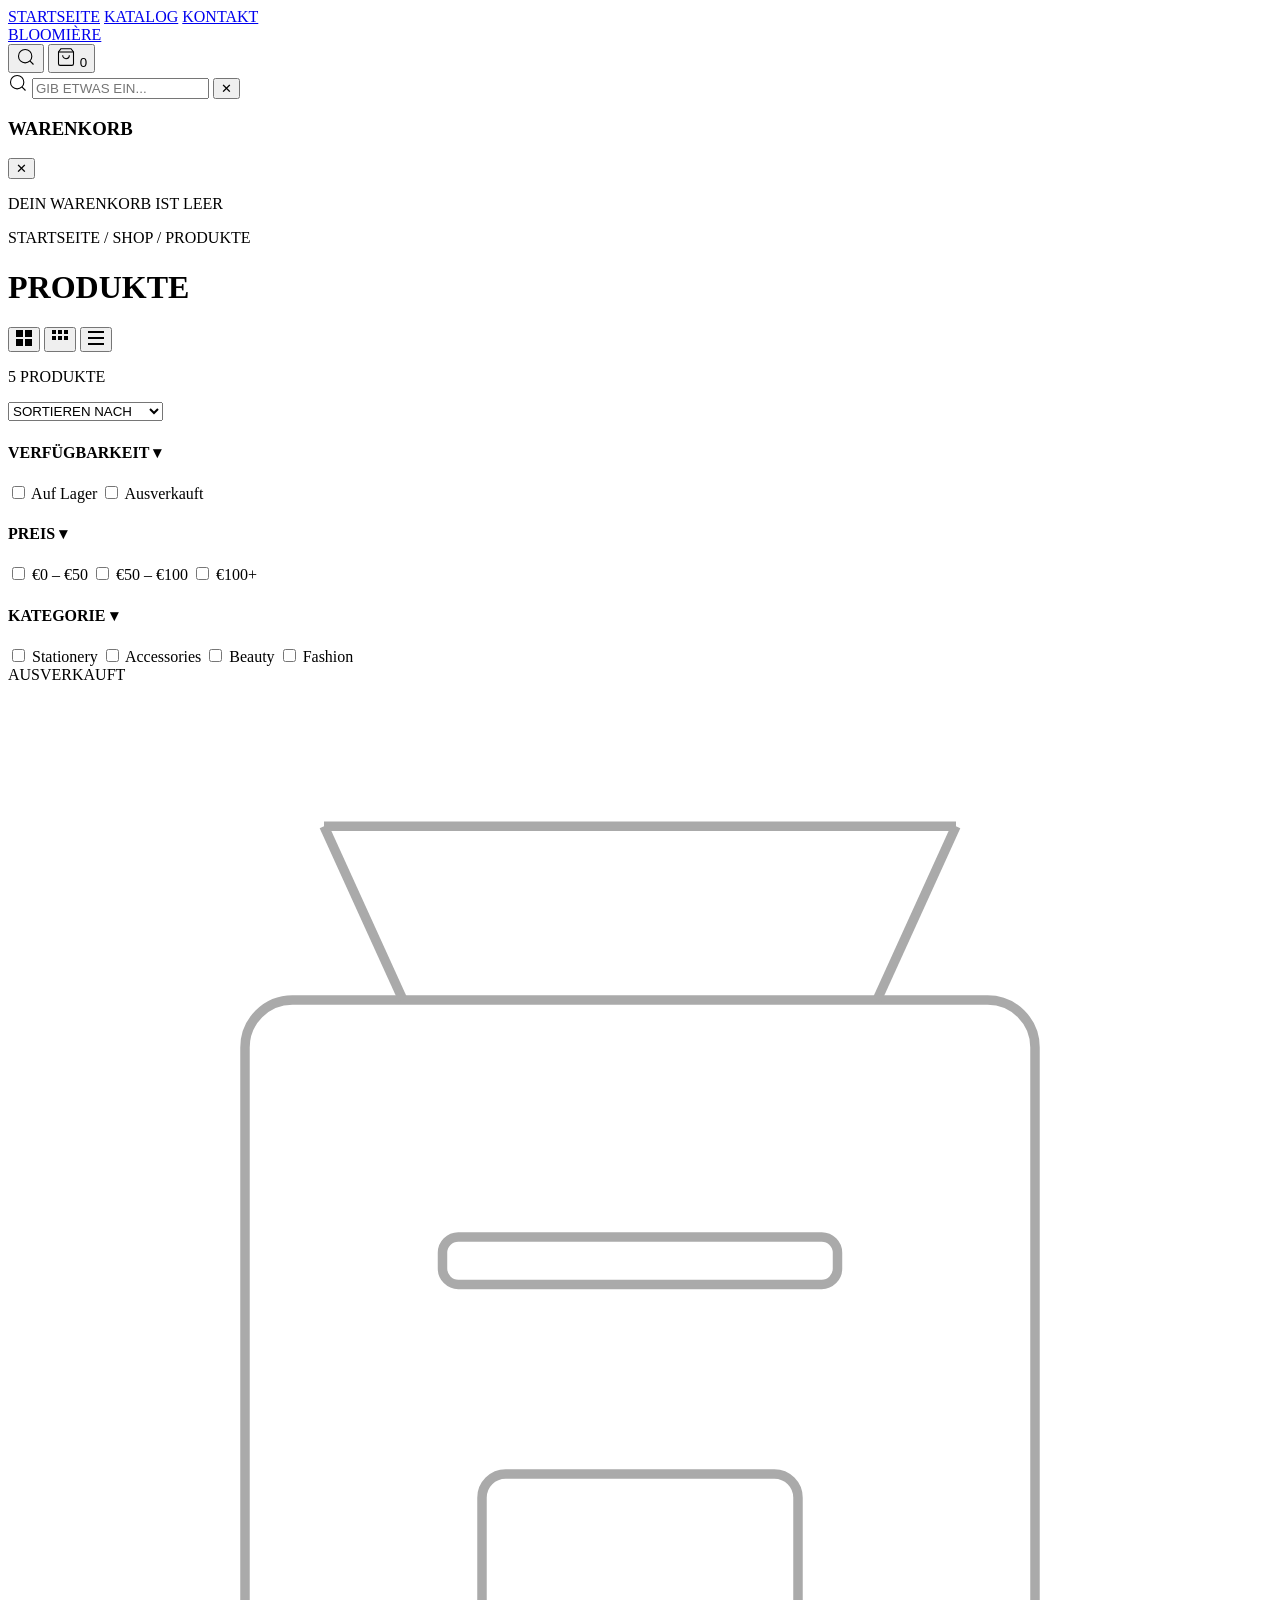
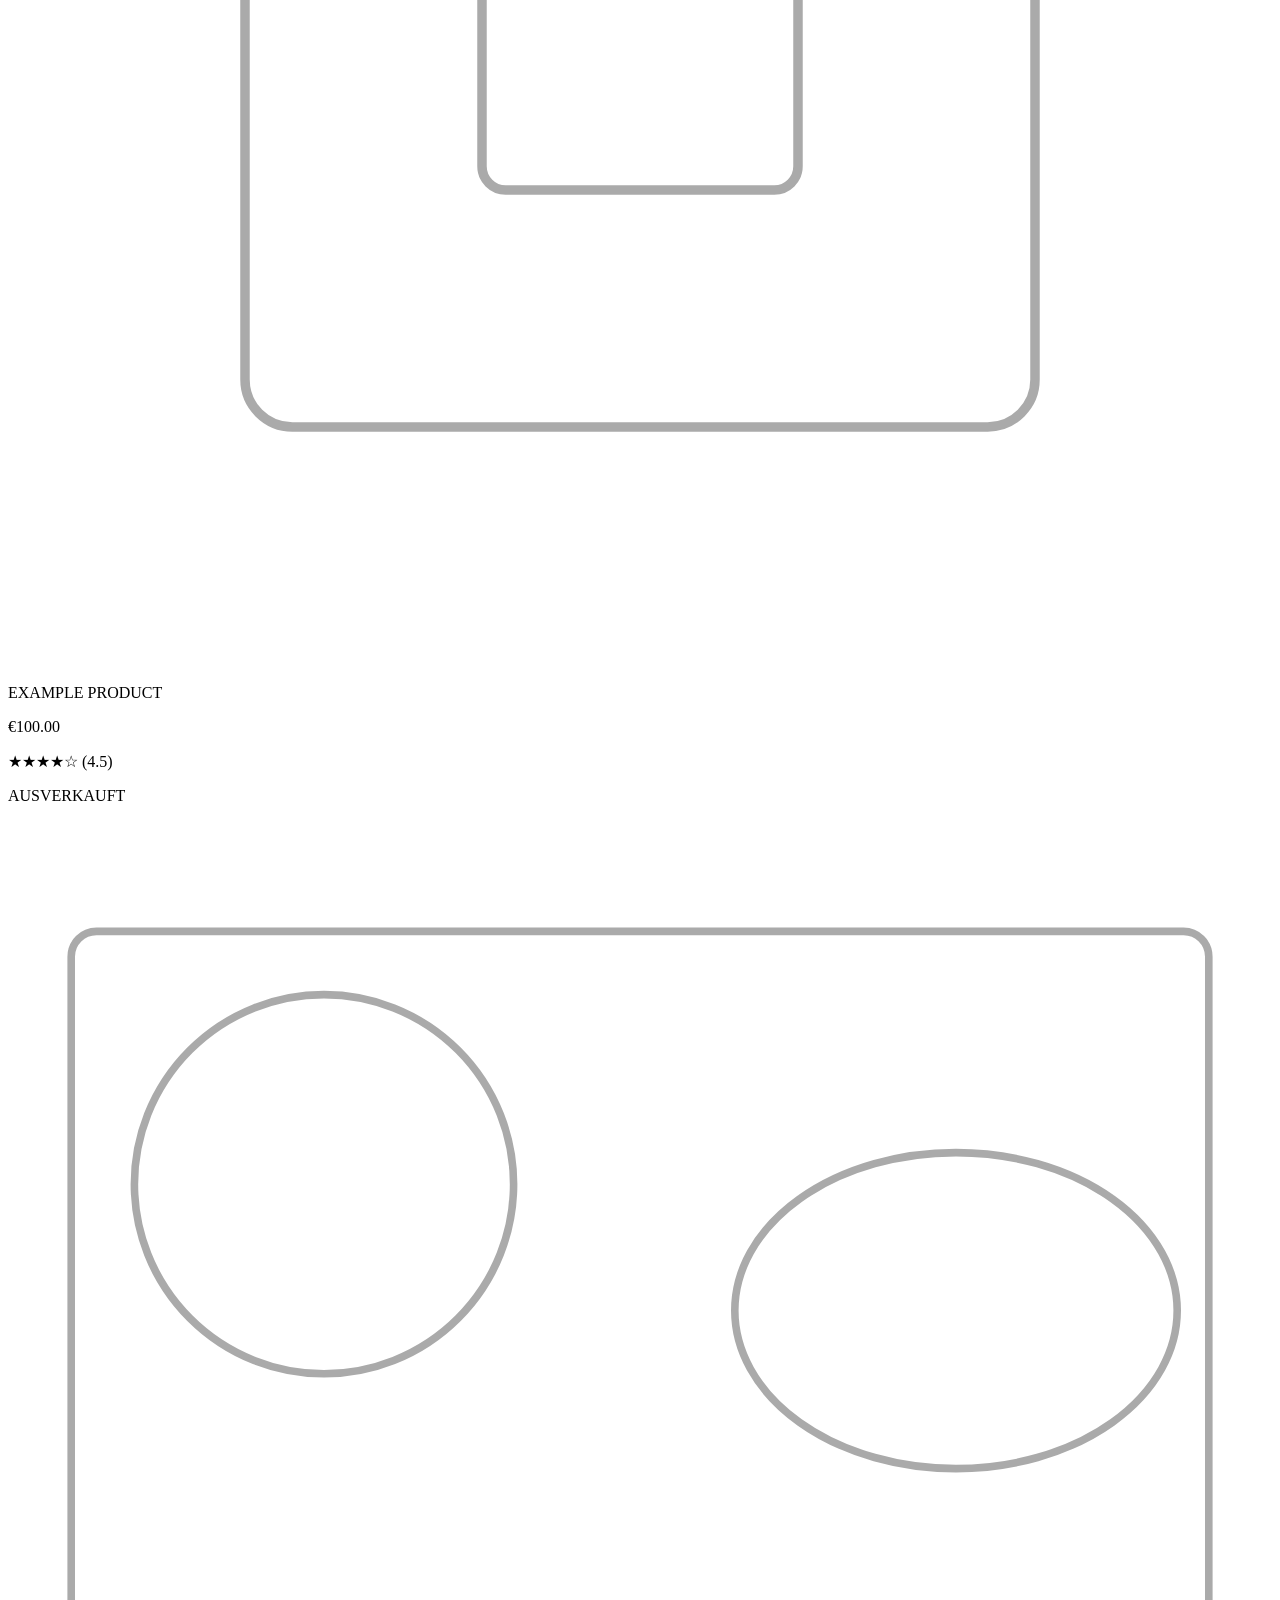
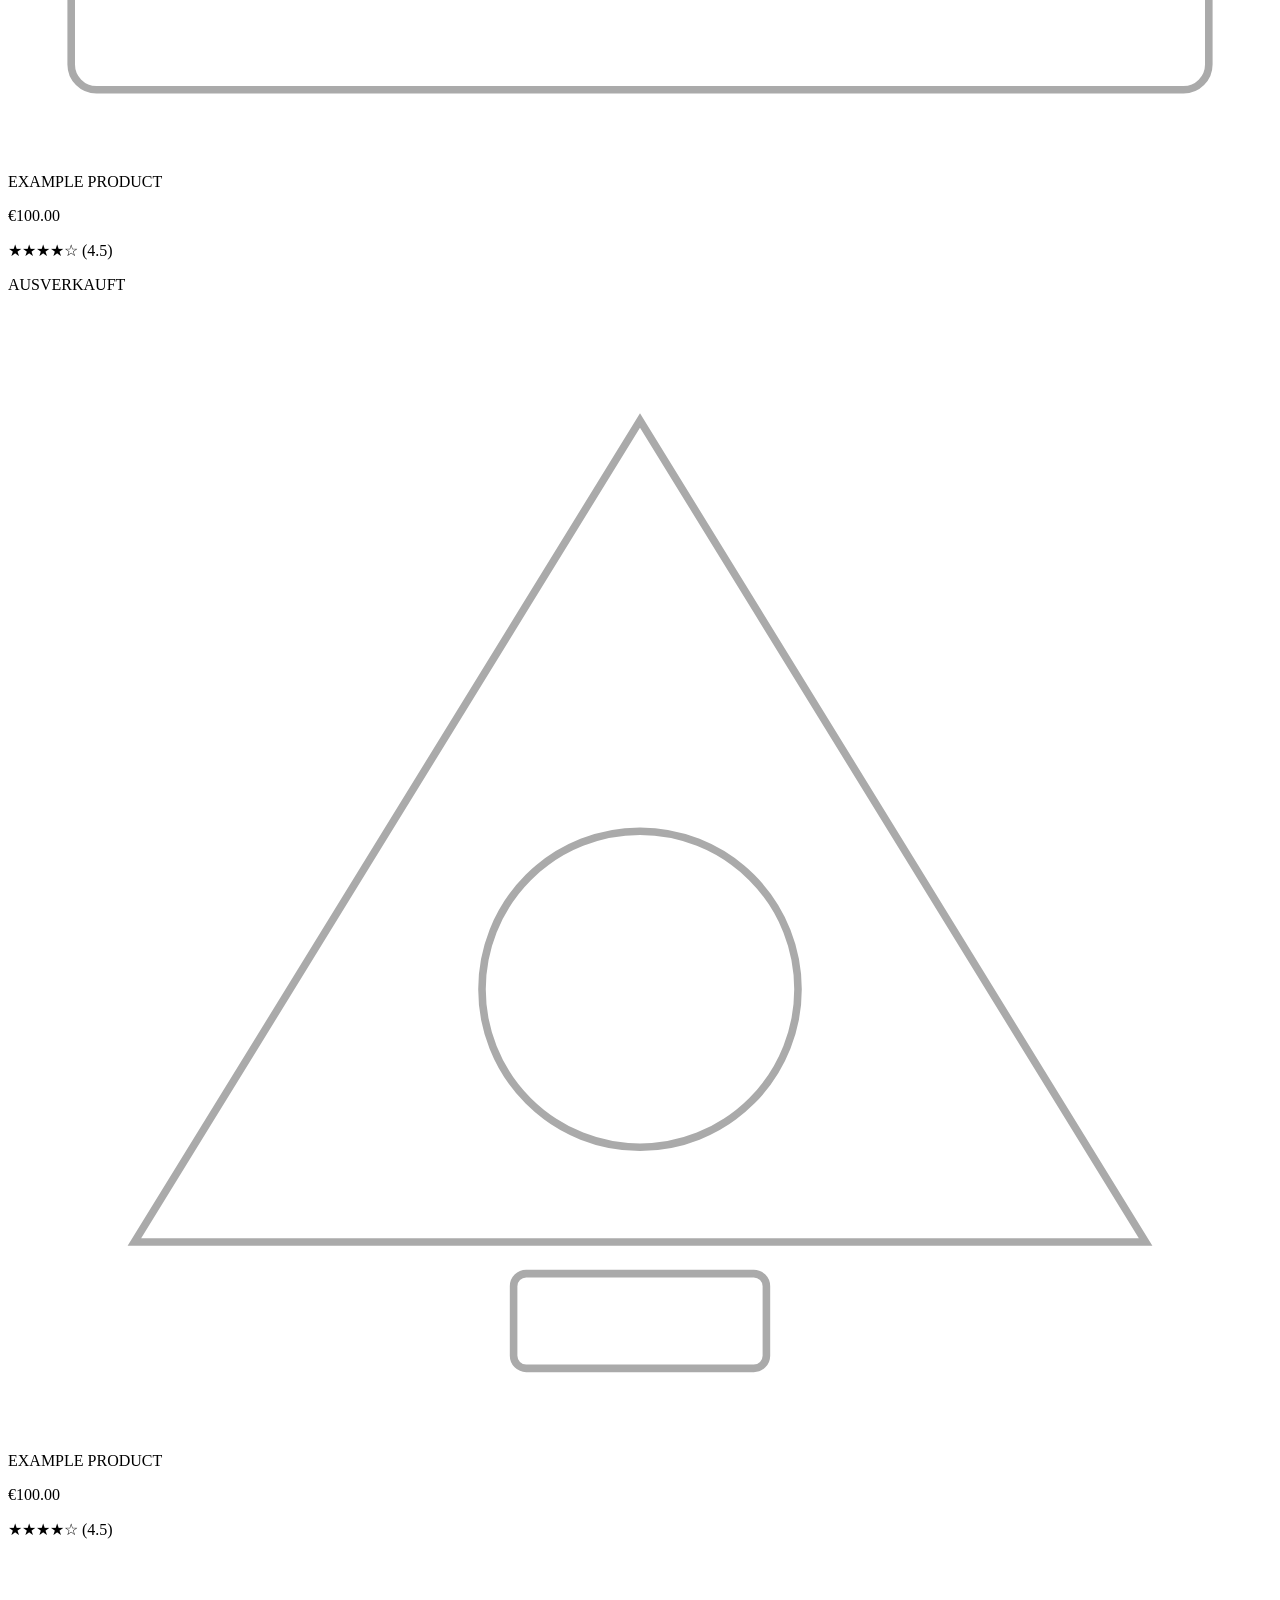
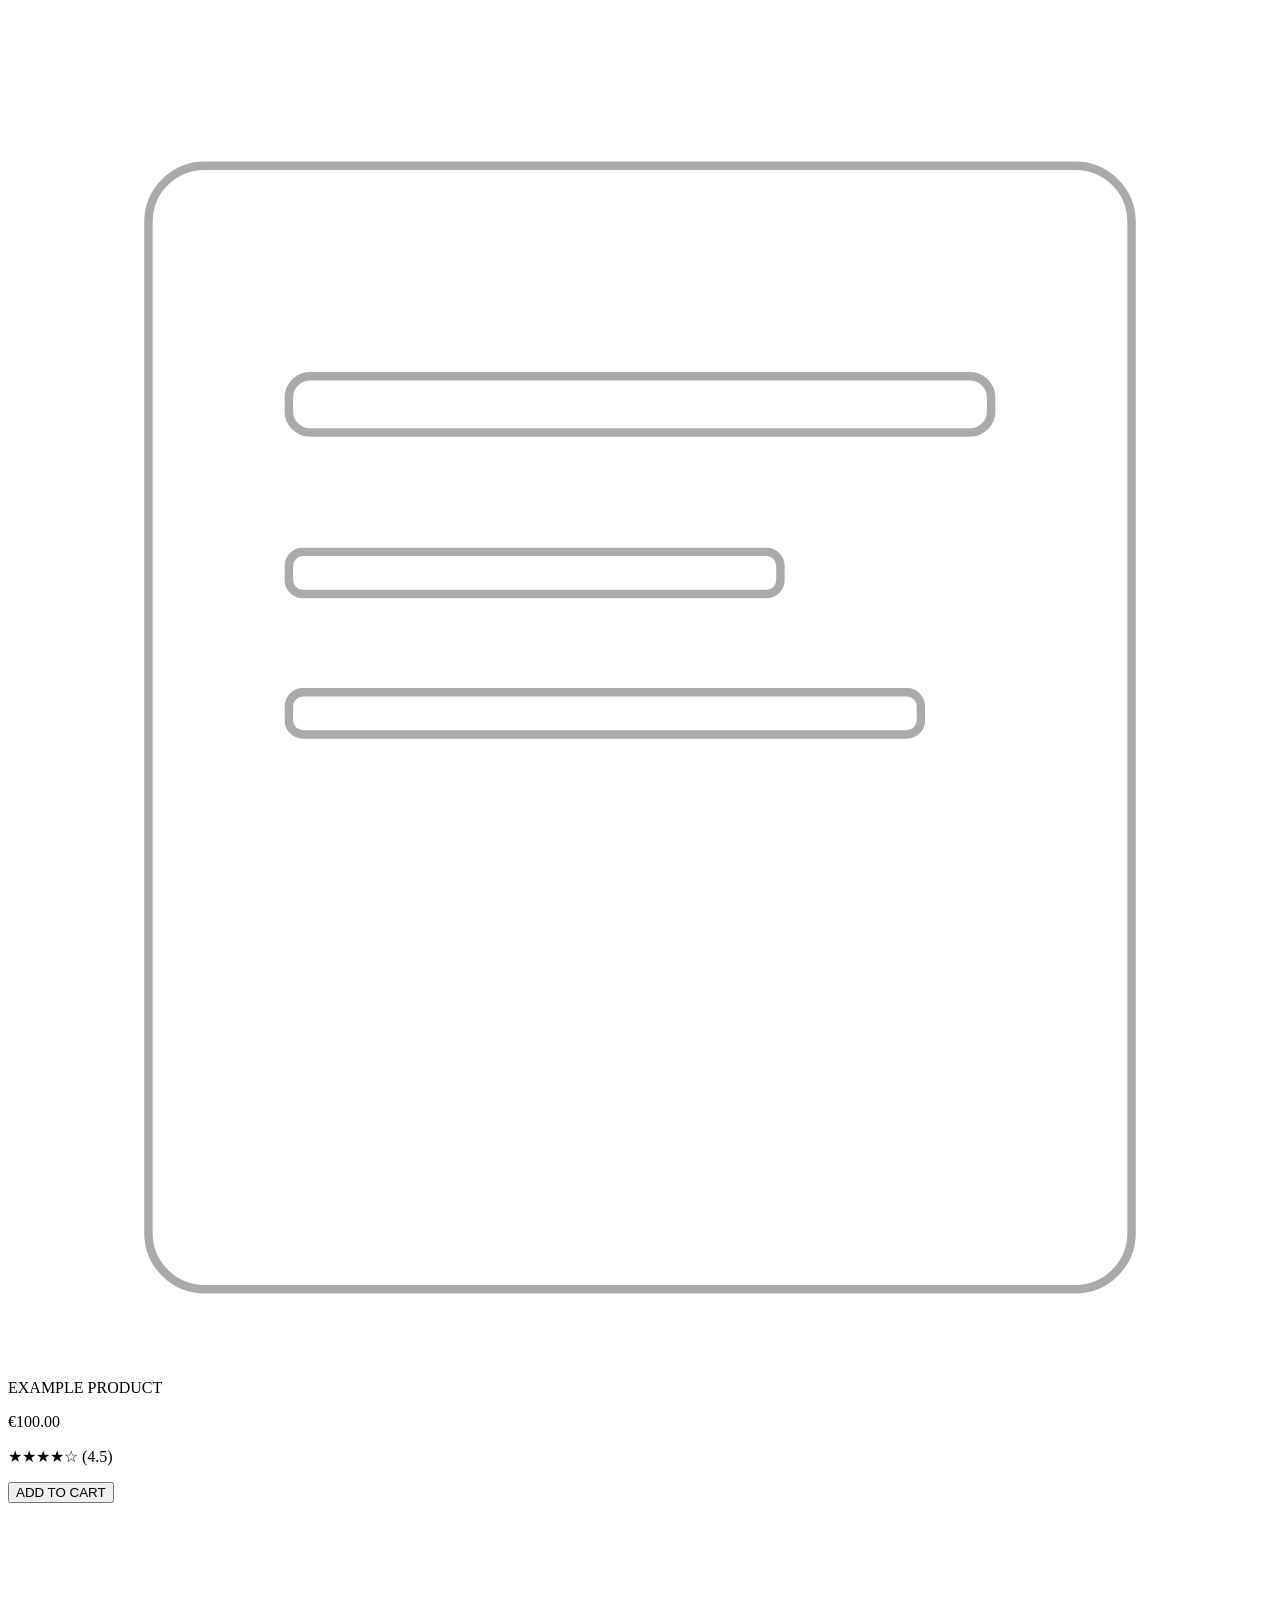
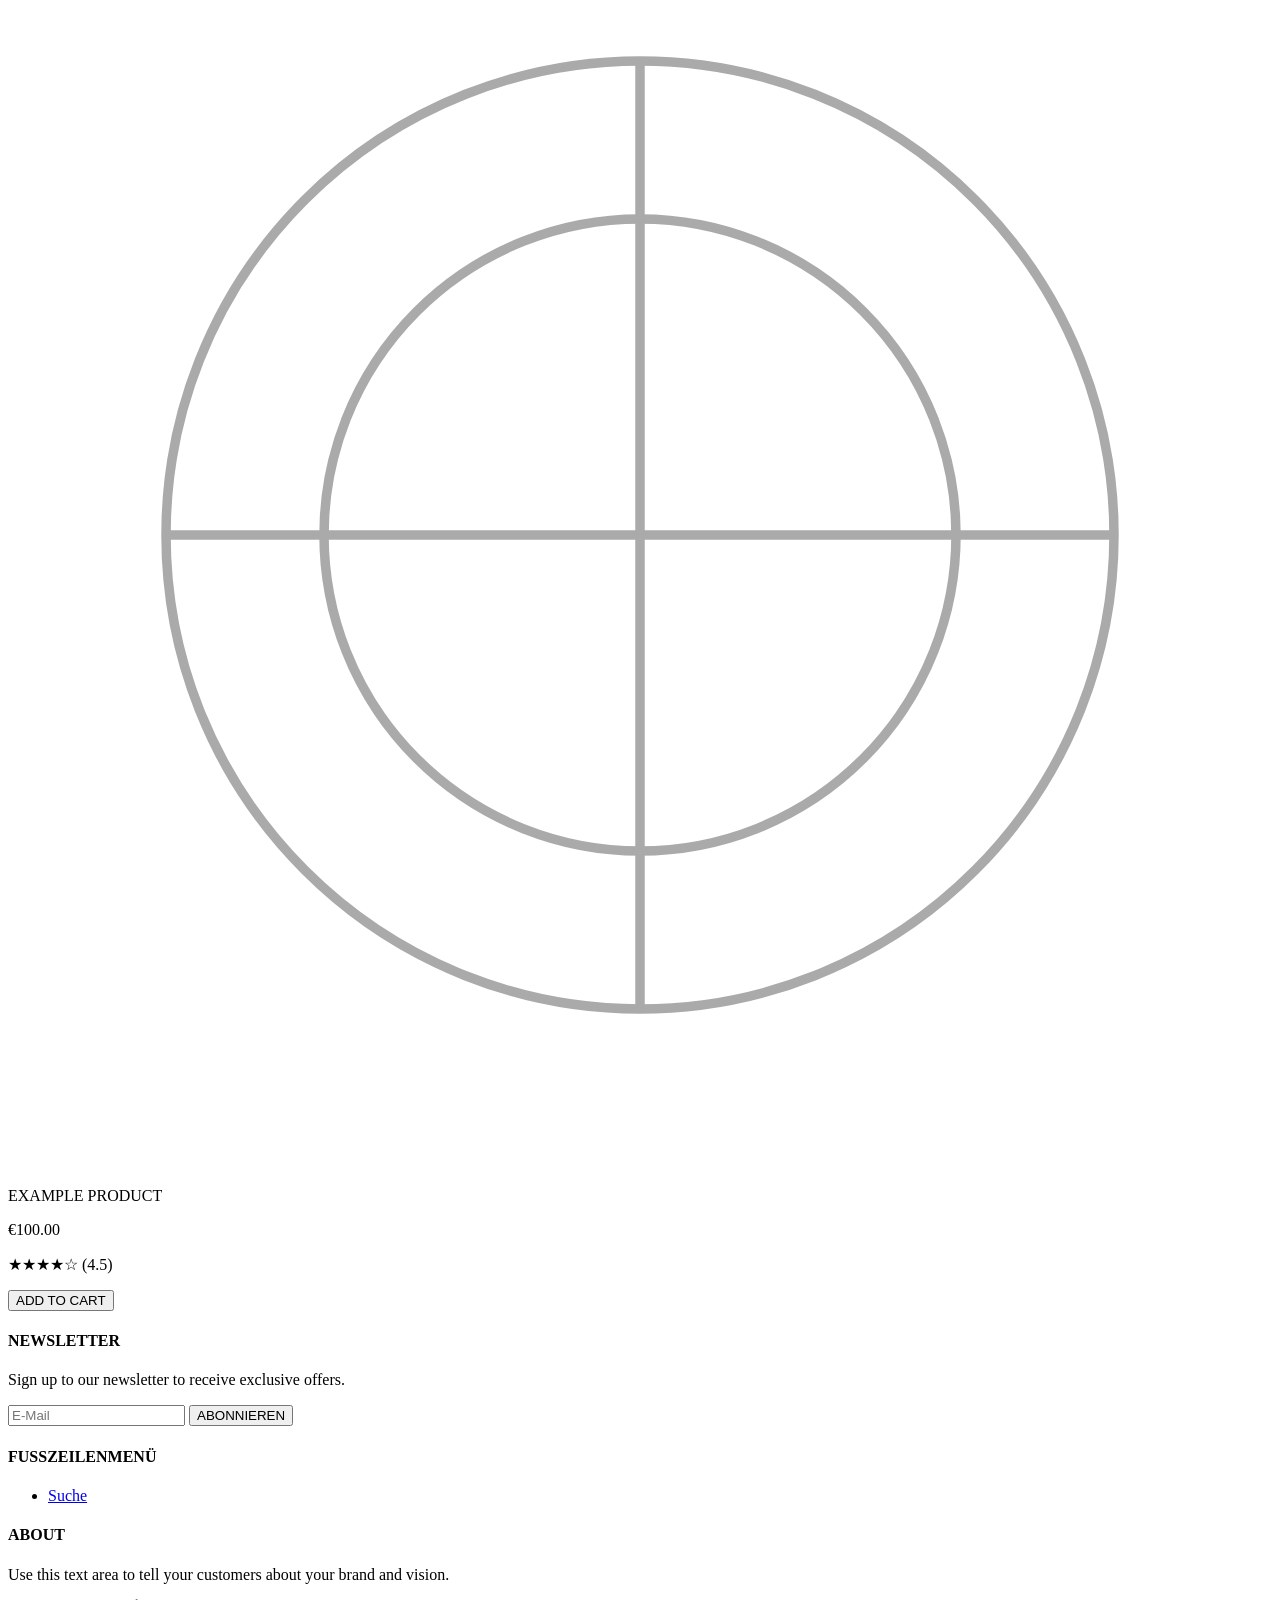
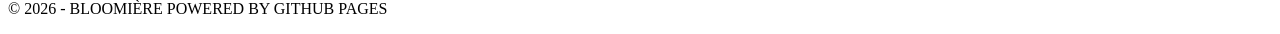
==== catalogue.html @ 952fae88 "Add files via upload" ====
<!DOCTYPE html>
<html lang="en">
<head>
  <meta charset="UTF-8"/>
  <meta name="viewport" content="width=device-width, initial-scale=1.0"/>
  <title>KATALOG — BLOOMIÈRE</title>
  <link rel="stylesheet" href="css/style.css"/>
  <link href="https://fonts.googleapis.com/css2?family=Cormorant+Garamond:ital,wght@0,300;0,400;1,300;1,400&family=Jost:wght@200;300;400;500&display=swap" rel="stylesheet"/>
</head>
<body>

  <header class="header" id="header">
    <nav class="header__nav">
      <a href="index.html" class="nav__link">STARTSEITE</a>
      <a href="catalogue.html" class="nav__link">KATALOG</a>
      <a href="contact.html" class="nav__link">KONTAKT</a>
    </nav>
    <a href="index.html" class="header__logo">BLOOMIÈRE</a>
    <div class="header__icons">
      <button class="icon-btn" id="searchBtn" aria-label="Search">
        <svg width="20" height="20" viewBox="0 0 24 24" fill="none" stroke="currentColor" stroke-width="1.3"><circle cx="11" cy="11" r="8"/><path d="m21 21-4.35-4.35"/></svg>
      </button>
      <button class="icon-btn" id="cartBtn" aria-label="Cart">
        <svg width="20" height="20" viewBox="0 0 24 24" fill="none" stroke="currentColor" stroke-width="1.3"><path d="M6 2 3 6v14a2 2 0 0 0 2 2h14a2 2 0 0 0 2-2V6l-3-4z"/><line x1="3" y1="6" x2="21" y2="6"/><path d="M16 10a4 4 0 0 1-8 0"/></svg>
        <span class="cart-badge" id="cartBadge">0</span>
      </button>
    </div>
  </header>

  <div class="search-overlay" id="searchOverlay">
    <div class="search-overlay__inner">
      <svg width="20" height="20" viewBox="0 0 24 24" fill="none" stroke="currentColor" stroke-width="1.3"><circle cx="11" cy="11" r="8"/><path d="m21 21-4.35-4.35"/></svg>
      <input type="text" placeholder="GIB ETWAS EIN..." class="search-input"/>
      <button class="search-close" id="searchClose">✕</button>
    </div>
  </div>

  <div class="cart-drawer" id="cartDrawer">
    <div class="cart-drawer__header">
      <h3>WARENKORB</h3>
      <button class="cart-drawer__close" id="cartClose">✕</button>
    </div>
    <div class="cart-drawer__body">
      <p class="cart-empty">DEIN WARENKORB IST LEER</p>
    </div>
  </div>
  <div class="overlay" id="overlay"></div>

  <div class="page-header">
    <p class="breadcrumb">STARTSEITE / SHOP / PRODUKTE</p>
    <h1>PRODUKTE</h1>
  </div>

  <div class="catalogue-toolbar">
    <div class="toolbar__grid-btns">
      <button class="grid-btn active" title="Grid">
        <svg width="16" height="16" viewBox="0 0 16 16" fill="currentColor"><rect x="0" y="0" width="7" height="7"/><rect x="9" y="0" width="7" height="7"/><rect x="0" y="9" width="7" height="7"/><rect x="9" y="9" width="7" height="7"/></svg>
      </button>
      <button class="grid-btn" title="Large Grid">
        <svg width="16" height="16" viewBox="0 0 16 16" fill="currentColor"><rect x="0" y="0" width="4" height="4"/><rect x="6" y="0" width="4" height="4"/><rect x="12" y="0" width="4" height="4"/><rect x="0" y="6" width="4" height="4"/><rect x="6" y="6" width="4" height="4"/><rect x="12" y="6" width="4" height="4"/></svg>
      </button>
      <button class="grid-btn" title="List">
        <svg width="16" height="16" viewBox="0 0 16 16" fill="currentColor"><rect x="0" y="1" width="16" height="2"/><rect x="0" y="7" width="16" height="2"/><rect x="0" y="13" width="16" height="2"/></svg>
      </button>
    </div>
    <p class="toolbar__info">5 PRODUKTE</p>
    <div class="toolbar__sort">
      <select>
        <option>SORTIEREN NACH</option>
        <option>Preis: Niedrig zu Hoch</option>
        <option>Preis: Hoch zu Niedrig</option>
        <option>Neueste zuerst</option>
      </select>
    </div>
  </div>

  <div class="catalogue-layout">
    <aside class="catalogue-filters">
      <div class="filter-group">
        <h4>VERFÜGBARKEIT <span>▾</span></h4>
        <label class="filter-option"><input type="checkbox"/> Auf Lager</label>
        <label class="filter-option"><input type="checkbox"/> Ausverkauft</label>
      </div>
      <div class="filter-group">
        <h4>PREIS <span>▾</span></h4>
        <label class="filter-option"><input type="checkbox"/> €0 – €50</label>
        <label class="filter-option"><input type="checkbox"/> €50 – €100</label>
        <label class="filter-option"><input type="checkbox"/> €100+</label>
      </div>
      <div class="filter-group">
        <h4>KATEGORIE <span>▾</span></h4>
        <label class="filter-option"><input type="checkbox"/> Stationery</label>
        <label class="filter-option"><input type="checkbox"/> Accessories</label>
        <label class="filter-option"><input type="checkbox"/> Beauty</label>
        <label class="filter-option"><input type="checkbox"/> Fashion</label>
      </div>
    </aside>

    <main class="catalogue-products">
      <div class="catalogue-grid" id="catalogueGrid">
        <!-- filled by JS -->
      </div>
    </main>
  </div>

  <footer class="footer">
    <div class="footer__cols">
      <div class="footer__col">
        <h4>NEWSLETTER</h4>
        <p>Sign up to our newsletter to receive exclusive offers.</p>
        <input type="email" placeholder="E-Mail" class="footer__input"/>
        <button class="btn btn--black footer__sub-btn">ABONNIEREN</button>
      </div>
      <div class="footer__col">
        <h4>FUSSZEILENMENÜ</h4>
        <ul><li><a href="#">Suche</a></li></ul>
      </div>
      <div class="footer__col">
        <h4>ABOUT</h4>
        <p>Use this text area to tell your customers about your brand and vision.</p>
      </div>
    </div>
    <div class="footer__bottom">
      <p>© 2026 - BLOOMIÈRE POWERED BY GITHUB PAGES</p>
    </div>
  </footer>

  <script src="js/main.js"></script>
  <script>
    const allProducts = [
      { name: 'EXAMPLE PRODUCT', price: 100.00, sold: true },
      { name: 'EXAMPLE PRODUCT', price: 100.00, sold: true },
      { name: 'EXAMPLE PRODUCT', price: 100.00, sold: true },
      { name: 'EXAMPLE PRODUCT', price: 100.00, sold: false },
      { name: 'EXAMPLE PRODUCT', price: 100.00, sold: false },
    ];
    const svgs = [
      `<svg viewBox="0 0 160 200" fill="none"><g stroke="#aaa" stroke-width="1.2"><rect x="30" y="40" width="100" height="130" rx="6"/><line x1="50" y1="40" x2="40" y2="18"/><line x1="110" y1="40" x2="120" y2="18"/><line x1="40" y1="18" x2="120" y2="18"/><rect x="55" y="70" width="50" height="6" rx="2"/><rect x="60" y="100" width="40" height="40" rx="3"/></g></svg>`,
      `<svg viewBox="0 0 200 150" fill="none"><g stroke="#aaa" stroke-width="1.2"><rect x="10" y="20" width="180" height="120" rx="4"/><circle cx="50" cy="60" rx="30" ry="30" r="30"/><ellipse cx="150" cy="80" rx="35" ry="25"/></g></svg>`,
      `<svg viewBox="0 0 200 180" fill="none"><g stroke="#aaa" stroke-width="1.2"><path d="M100 20 L180 150 L20 150 Z"/><circle cx="100" cy="110" r="25"/><rect x="80" y="155" width="40" height="15" rx="2"/></g></svg>`,
      `<svg viewBox="0 0 180 200" fill="none"><g stroke="#aaa" stroke-width="1.2"><rect x="20" y="30" width="140" height="160" rx="8"/><rect x="40" y="60" width="100" height="8" rx="3"/><rect x="40" y="85" width="70" height="6" rx="2"/><rect x="40" y="105" width="90" height="6" rx="2"/></g></svg>`,
      `<svg viewBox="0 0 160 160" fill="none"><g stroke="#aaa" stroke-width="1.2"><ellipse cx="80" cy="80" rx="60" ry="60"/><ellipse cx="80" cy="80" rx="40" ry="40"/><line x1="80" y1="20" x2="80" y2="140"/><line x1="20" y1="80" x2="140" y2="80"/></g></svg>`,
    ];
    const catalogueGrid = document.getElementById('catalogueGrid');
    if (catalogueGrid) {
      catalogueGrid.innerHTML = allProducts.map((p, i) => `
        <div class="product-card" onclick="${!p.sold ? `addToCart('${p.name}', ${p.price})` : ''}">
          <div class="product-card__img">
            ${p.sold ? '<span class="product-card__badge">AUSVERKAUFT</span>' : ''}
            ${svgs[i % svgs.length]}
          </div>
          <p class="product-card__name">${p.name}</p>
          <p class="product-card__price">€${p.price.toFixed(2)}</p>
          <p class="product-card__stars">★★★★☆ (4.5)</p>
          ${!p.sold ? `<button class="btn btn--black product-card__add">ADD TO CART</button>` : ''}
        </div>`).join('');
    }
  </script>
</body>
</html>
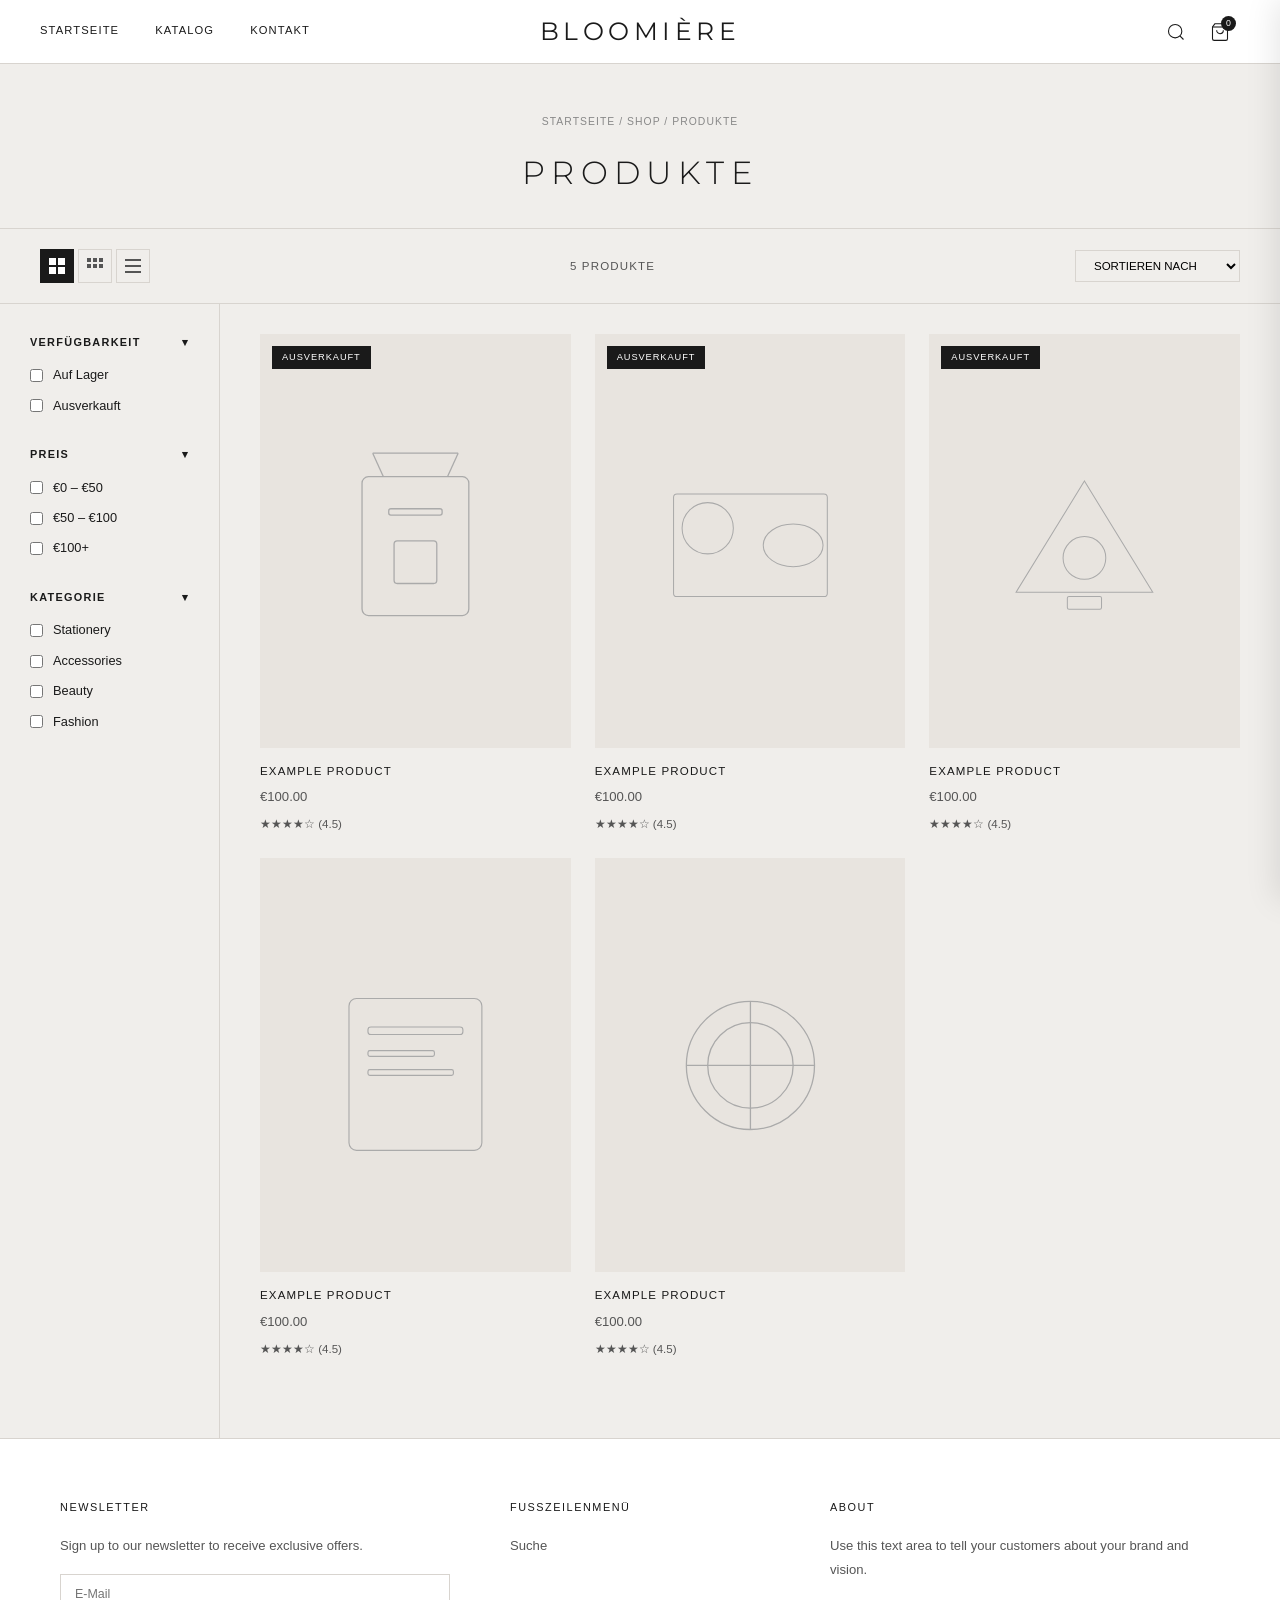
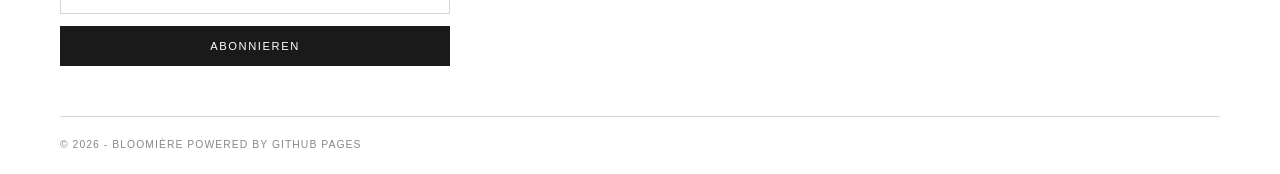
==== commit 53a0ca0b: "Update catalogue.html" ====
--- a/catalogue.html
+++ b/catalogue.html
@@ -5,7 +5,7 @@
   <meta name="viewport" content="width=device-width, initial-scale=1.0"/>
   <title>KATALOG — BLOOMIÈRE</title>
   <link rel="stylesheet" href="css/style.css"/>
-  <link href="https://fonts.googleapis.com/css2?family=Cormorant+Garamond:ital,wght@0,300;0,400;1,300;1,400&family=Jost:wght@200;300;400;500&display=swap" rel="stylesheet"/>
+  <link href="https://fonts.googleapis.com/css2?family=Montserrat:wght@200;300;400;500;600&display=swap" rel="stylesheet"/>
 </head>
 <body>
 
--- a/css/style.css
+++ b/css/style.css
@@ -0,0 +1,993 @@
+/* ================================================
+   BLOOMIÈRE — style.css
+   Matches Shopify Prestige theme aesthetic
+   Edit :root variables to customise everything
+   ================================================ */
+
+:root {
+  --black: #1a1a1a;
+  --white: #ffffff;
+  --light-bg: #f0eeeb;
+  --mid-bg: #e8e4df;
+  --border: #d8d4cf;
+  --text: #1a1a1a;
+  --text-mid: #555;
+  --text-light: #888;
+  --font-display: 'Montserrat', serif;
+  --font-body: 'Jost', sans-serif;
+  --header-h: 64px;
+  --max-w: 1200px;
+  --ease: cubic-bezier(0.4, 0, 0.2, 1);
+}
+
+*, *::before, *::after { box-sizing: border-box; margin: 0; padding: 0; }
+html { scroll-behavior: smooth; font-size: 16px; }
+body {
+  font-family: var(--font-body);
+  font-weight: 300;
+  color: var(--text);
+  background: var(--white);
+  overflow-x: hidden;
+  line-height: 1.6;
+}
+a { text-decoration: none; color: inherit; transition: opacity 0.2s; }
+a:hover { opacity: 0.7; }
+ul { list-style: none; }
+img, svg { display: block; }
+
+/* ================================================
+   BUTTONS
+   ================================================ */
+.btn {
+  display: inline-block;
+  font-family: var(--font-body);
+  font-size: 0.7rem;
+  font-weight: 400;
+  letter-spacing: 0.14em;
+  text-transform: uppercase;
+  padding: 14px 32px;
+  cursor: pointer;
+  border: none;
+  transition: all 0.25s var(--ease);
+  white-space: nowrap;
+}
+.btn--black { background: var(--black); color: var(--white); }
+.btn--black:hover { background: #333; opacity: 1; }
+.btn--outline-white {
+  background: transparent;
+  color: var(--white);
+  border: 1px solid var(--white);
+}
+.btn--outline-white:hover { background: var(--white); color: var(--black); opacity: 1; }
+.btn--outline-dark {
+  background: transparent;
+  color: var(--black);
+  border: 1px solid var(--black);
+}
+.btn--outline-dark:hover { background: var(--black); color: var(--white); opacity: 1; }
+.full-width { width: 100%; text-align: center; }
+
+/* ================================================
+   HEADER
+   ================================================ */
+.header {
+  position: sticky;
+  top: 0;
+  z-index: 200;
+  background: var(--white);
+  border-bottom: 1px solid var(--border);
+  display: grid;
+  grid-template-columns: 1fr auto 1fr;
+  align-items: center;
+  padding: 0 40px;
+  height: var(--header-h);
+  transition: box-shadow 0.3s;
+}
+.header.scrolled { box-shadow: 0 2px 16px rgba(0,0,0,0.06); }
+
+.header__nav {
+  display: flex;
+  gap: 36px;
+  align-items: center;
+}
+.nav__link {
+  font-size: 0.7rem;
+  font-weight: 400;
+  letter-spacing: 0.1em;
+  text-transform: uppercase;
+  color: var(--text);
+  position: relative;
+  padding-bottom: 2px;
+}
+.nav__link::after {
+  content: '';
+  position: absolute;
+  bottom: 0; left: 0;
+  width: 0; height: 1px;
+  background: var(--black);
+  transition: width 0.3s;
+}
+.nav__link:hover::after { width: 100%; }
+.nav__link:hover { opacity: 1; }
+
+.header__logo {
+  font-family: var(--font-display);
+  font-size: 1.55rem;
+  font-weight: 400;
+  letter-spacing: 0.18em;
+  color: var(--black);
+  text-align: center;
+}
+.header__logo:hover { opacity: 1; }
+
+.header__icons {
+  display: flex;
+  justify-content: flex-end;
+  align-items: center;
+  gap: 4px;
+}
+.icon-btn {
+  background: none;
+  border: none;
+  cursor: pointer;
+  color: var(--black);
+  padding: 10px;
+  position: relative;
+  transition: opacity 0.2s;
+}
+.icon-btn:hover { opacity: 0.5; }
+.cart-badge {
+  position: absolute;
+  top: 4px; right: 4px;
+  background: var(--black);
+  color: var(--white);
+  font-size: 0.55rem;
+  font-family: var(--font-body);
+  width: 15px; height: 15px;
+  border-radius: 50%;
+  display: flex;
+  align-items: center;
+  justify-content: center;
+}
+
+/* ================================================
+   SEARCH OVERLAY
+   ================================================ */
+.search-overlay {
+  position: fixed;
+  top: 0; left: 0; right: 0;
+  background: var(--white);
+  z-index: 300;
+  padding: 0 40px;
+  height: var(--header-h);
+  border-bottom: 1px solid var(--border);
+  transform: translateY(-100%);
+  transition: transform 0.35s var(--ease);
+}
+.search-overlay.open { transform: translateY(0); }
+.search-overlay__inner {
+  display: flex;
+  align-items: center;
+  gap: 16px;
+  height: 100%;
+  max-width: var(--max-w);
+  margin: 0 auto;
+}
+.search-input {
+  flex: 1;
+  border: none;
+  outline: none;
+  font-family: var(--font-body);
+  font-size: 0.8rem;
+  font-weight: 300;
+  letter-spacing: 0.08em;
+  text-transform: uppercase;
+  background: transparent;
+  color: var(--text);
+}
+.search-close {
+  background: none;
+  border: none;
+  cursor: pointer;
+  font-size: 1rem;
+  color: var(--text-light);
+  transition: opacity 0.2s;
+}
+.search-close:hover { opacity: 0.5; }
+
+/* ================================================
+   CART DRAWER
+   ================================================ */
+.cart-drawer {
+  position: fixed;
+  top: 0; right: -420px;
+  width: 420px;
+  height: 100vh;
+  background: var(--white);
+  z-index: 300;
+  transition: right 0.4s var(--ease);
+  box-shadow: -4px 0 30px rgba(0,0,0,0.1);
+  display: flex;
+  flex-direction: column;
+}
+.cart-drawer.open { right: 0; }
+.cart-drawer__header {
+  display: flex;
+  justify-content: space-between;
+  align-items: center;
+  padding: 24px 30px;
+  border-bottom: 1px solid var(--border);
+}
+.cart-drawer__header h3 {
+  font-size: 0.75rem;
+  font-weight: 400;
+  letter-spacing: 0.15em;
+}
+.cart-drawer__close {
+  background: none;
+  border: none;
+  cursor: pointer;
+  font-size: 1.1rem;
+  color: var(--text-light);
+}
+.cart-drawer__body {
+  flex: 1;
+  display: flex;
+  align-items: center;
+  justify-content: center;
+}
+.cart-empty {
+  font-size: 0.75rem;
+  letter-spacing: 0.1em;
+  color: var(--text-light);
+}
+
+.overlay {
+  position: fixed;
+  inset: 0;
+  background: rgba(0,0,0,0.35);
+  z-index: 250;
+  opacity: 0;
+  pointer-events: none;
+  transition: opacity 0.3s;
+}
+.overlay.active { opacity: 1; pointer-events: all; }
+
+/* ================================================
+   HERO
+   ================================================ */
+.hero {
+  position: relative;
+  height: calc(100vh - var(--header-h));
+  min-height: 500px;
+  overflow: hidden;
+}
+.hero__slide {
+  position: absolute;
+  inset: 0;
+  display: flex;
+  align-items: flex-end;
+  padding: 60px 60px 80px;
+  opacity: 0;
+  transition: opacity 0.8s var(--ease);
+  overflow: hidden;
+}
+.hero__slide.active { opacity: 1; }
+.hero__art {
+  position: absolute;
+  inset: 0;
+  width: 100%;
+  height: 100%;
+}
+.hero__slide-content {
+  position: relative;
+  z-index: 2;
+  color: var(--white);
+}
+.hero__slide-content.dark { color: var(--black); }
+.hero__eyebrow {
+  font-size: 0.68rem;
+  letter-spacing: 0.2em;
+  text-transform: uppercase;
+  margin-bottom: 10px;
+  opacity: 0.8;
+}
+.hero__title {
+  font-family: var(--font-display);
+  font-size: clamp(2.2rem, 5vw, 4rem);
+  font-weight: 300;
+  letter-spacing: 0.1em;
+  margin-bottom: 28px;
+  line-height: 1.1;
+}
+.hero__arrow {
+  position: absolute;
+  bottom: 30px;
+  left: 50%;
+  transform: translateX(-50%);
+  z-index: 10;
+  background: rgba(255,255,255,0.9);
+  border: none;
+  border-radius: 50%;
+  width: 42px; height: 42px;
+  display: flex;
+  align-items: center;
+  justify-content: center;
+  cursor: pointer;
+  transition: background 0.2s;
+}
+.hero__arrow:hover { background: white; }
+
+/* ================================================
+   SECTIONS
+   ================================================ */
+.section { padding: 80px 40px; }
+.section--light { background: var(--light-bg); }
+.section__header {
+  text-align: center;
+  margin-bottom: 50px;
+}
+.section__eyebrow {
+  font-size: 0.68rem;
+  letter-spacing: 0.2em;
+  text-transform: uppercase;
+  color: var(--text-mid);
+  margin-bottom: 12px;
+}
+.section__title {
+  font-family: var(--font-display);
+  font-size: clamp(1.6rem, 3vw, 2.5rem);
+  font-weight: 300;
+  letter-spacing: 0.12em;
+  text-transform: uppercase;
+}
+.section__cta {
+  text-align: center;
+  margin-top: 50px;
+}
+
+/* ================================================
+   PRODUCTS GRID
+   ================================================ */
+.products-grid {
+  display: grid;
+  grid-template-columns: repeat(4, 1fr);
+  gap: 20px;
+  max-width: var(--max-w);
+  margin: 0 auto;
+}
+.product-card { cursor: pointer; }
+.product-card__img {
+  background: var(--mid-bg);
+  aspect-ratio: 3/4;
+  display: flex;
+  align-items: center;
+  justify-content: center;
+  margin-bottom: 14px;
+  overflow: hidden;
+  position: relative;
+}
+.product-card__img svg {
+  width: 55%;
+  transition: transform 0.5s var(--ease);
+}
+.product-card:hover .product-card__img svg { transform: scale(1.06); }
+.product-card__badge {
+  position: absolute;
+  top: 12px; left: 12px;
+  background: var(--black);
+  color: var(--white);
+  font-size: 0.58rem;
+  letter-spacing: 0.1em;
+  text-transform: uppercase;
+  padding: 4px 10px;
+}
+.product-card__name {
+  font-size: 0.72rem;
+  font-weight: 400;
+  letter-spacing: 0.1em;
+  text-transform: uppercase;
+  margin-bottom: 6px;
+}
+.product-card__price {
+  font-size: 0.82rem;
+  color: var(--text-mid);
+  margin-bottom: 8px;
+}
+.product-card__stars {
+  font-size: 0.72rem;
+  color: var(--text-mid);
+}
+.product-card__add {
+  margin-top: 10px;
+  width: 100%;
+  opacity: 0;
+  transform: translateY(6px);
+  transition: all 0.3s;
+}
+.product-card:hover .product-card__add {
+  opacity: 1;
+  transform: translateY(0);
+}
+
+/* ================================================
+   MARQUEE
+   ================================================ */
+.marquee {
+  overflow: hidden;
+  background: var(--light-bg);
+  border-top: 1px solid var(--border);
+  border-bottom: 1px solid var(--border);
+  padding: 18px 0;
+}
+.marquee__track {
+  display: flex;
+  white-space: nowrap;
+  animation: marquee 22s linear infinite;
+}
+.marquee__track span {
+  font-size: 0.7rem;
+  letter-spacing: 0.16em;
+  text-transform: uppercase;
+  color: var(--text-mid);
+  padding-right: 0;
+}
+@keyframes marquee {
+  from { transform: translateX(0); }
+  to { transform: translateX(-50%); }
+}
+
+/* ================================================
+   AIM SECTION
+   ================================================ */
+.aim-section { text-align: center; padding: 80px 40px; }
+.aim-title {
+  font-family: var(--font-display);
+  font-size: clamp(1.4rem, 3vw, 2.2rem);
+  font-weight: 300;
+  letter-spacing: 0.08em;
+  text-transform: uppercase;
+  line-height: 1.4;
+  margin-bottom: 32px;
+  max-width: 700px;
+  margin-left: auto;
+  margin-right: auto;
+}
+.aim-links {
+  display: flex;
+  justify-content: center;
+  gap: 32px;
+}
+.aim-link {
+  font-size: 0.78rem;
+  letter-spacing: 0.06em;
+  color: var(--text-mid);
+  position: relative;
+  padding-bottom: 4px;
+}
+.aim-link::after {
+  content: '';
+  position: absolute;
+  bottom: 0; left: 0;
+  width: 0; height: 1px;
+  background: var(--black);
+  transition: width 0.3s;
+}
+.aim-link.active::after,
+.aim-link:hover::after { width: 100%; }
+.aim-link:hover { opacity: 1; color: var(--black); }
+
+/* ================================================
+   MEDIA GRID
+   ================================================ */
+.media-grid {
+  display: grid;
+  grid-template-columns: 2fr 1fr;
+  grid-template-rows: 1fr 1fr;
+  gap: 4px;
+  max-width: var(--max-w);
+  margin: 0 auto;
+  height: 500px;
+}
+.media-card {
+  position: relative;
+  overflow: hidden;
+  display: flex;
+  align-items: flex-end;
+  padding: 20px;
+}
+.media-card--large { grid-row: span 2; }
+.media-card--dark { background: var(--black); }
+.media-card svg {
+  position: absolute;
+  inset: 0;
+  width: 100%;
+  height: 100%;
+}
+.media-card__label {
+  position: relative;
+  z-index: 2;
+  font-size: 0.7rem;
+  letter-spacing: 0.16em;
+  font-weight: 400;
+  text-transform: uppercase;
+  color: var(--white);
+  background: rgba(0,0,0,0.4);
+  padding: 8px 16px;
+  border: 1px solid rgba(255,255,255,0.3);
+}
+
+/* ================================================
+   COUNTDOWN
+   ================================================ */
+.countdown-section {
+  background: var(--black);
+  color: var(--white);
+  padding: 80px 60px;
+  display: grid;
+  grid-template-columns: 1fr 1fr;
+  gap: 60px;
+  align-items: center;
+  max-width: 100%;
+}
+.countdown-section__eyebrow {
+  font-size: 0.68rem;
+  letter-spacing: 0.2em;
+  text-transform: uppercase;
+  opacity: 0.6;
+  margin-bottom: 16px;
+}
+.countdown-section__title {
+  font-family: var(--font-display);
+  font-size: clamp(1.4rem, 3vw, 2.4rem);
+  font-weight: 300;
+  letter-spacing: 0.06em;
+  text-transform: uppercase;
+  margin-bottom: 20px;
+  line-height: 1.2;
+}
+.countdown-section__sub {
+  font-size: 0.85rem;
+  color: rgba(255,255,255,0.6);
+  margin-bottom: 36px;
+  max-width: 460px;
+  line-height: 1.7;
+}
+.countdown {
+  display: flex;
+  align-items: center;
+  gap: 20px;
+}
+.countdown__block { text-align: center; }
+.countdown__num {
+  display: block;
+  font-family: var(--font-display);
+  font-size: 4rem;
+  font-weight: 300;
+  line-height: 1;
+  letter-spacing: 0.05em;
+}
+.countdown__label {
+  display: block;
+  font-size: 0.6rem;
+  letter-spacing: 0.16em;
+  text-transform: uppercase;
+  opacity: 0.5;
+  margin-top: 8px;
+}
+.countdown__sep {
+  font-size: 3rem;
+  font-weight: 200;
+  opacity: 0.4;
+  align-self: flex-start;
+  margin-top: 8px;
+}
+
+/* ================================================
+   FEATURED PRODUCT
+   ================================================ */
+.featured-product__layout {
+  display: grid;
+  grid-template-columns: 1fr 1fr;
+  gap: 80px;
+  align-items: center;
+  max-width: var(--max-w);
+  margin: 0 auto;
+}
+.featured-product__img {
+  background: var(--mid-bg);
+  aspect-ratio: 1;
+  display: flex;
+  align-items: center;
+  justify-content: center;
+}
+.featured-product__img svg { width: 65%; }
+.featured-product__name {
+  font-size: 0.8rem;
+  font-weight: 400;
+  letter-spacing: 0.14em;
+  text-transform: uppercase;
+  margin-bottom: 16px;
+}
+.featured-product__info hr {
+  border: none;
+  border-top: 1px solid var(--border);
+  margin-bottom: 20px;
+}
+.featured-product__desc {
+  font-size: 0.88rem;
+  color: var(--text-mid);
+  margin-bottom: 30px;
+  line-height: 1.7;
+}
+
+/* ================================================
+   BLOG GRID
+   ================================================ */
+.blog-grid {
+  display: grid;
+  grid-template-columns: repeat(3, 1fr);
+  gap: 24px;
+  max-width: var(--max-w);
+  margin: 0 auto;
+}
+.blog-card__img {
+  aspect-ratio: 1;
+  margin-bottom: 16px;
+}
+.blog-card__img--dark { background: var(--black); }
+.blog-card__title {
+  font-size: 0.72rem;
+  font-weight: 400;
+  letter-spacing: 0.12em;
+  text-transform: uppercase;
+}
+
+/* ================================================
+   VALUES GRID
+   ================================================ */
+.values-grid {
+  display: grid;
+  grid-template-columns: repeat(3, 1fr);
+  gap: 40px;
+  max-width: var(--max-w);
+  margin: 0 auto;
+  text-align: center;
+}
+.values-card h4 {
+  font-size: 0.72rem;
+  font-weight: 400;
+  letter-spacing: 0.14em;
+  text-transform: uppercase;
+  margin-bottom: 16px;
+}
+.values-card p {
+  font-size: 0.85rem;
+  color: var(--text-mid);
+  line-height: 1.8;
+}
+
+/* ================================================
+   NEWSLETTER
+   ================================================ */
+.newsletter {
+  background: var(--black);
+  color: var(--white);
+  text-align: center;
+  padding: 80px 40px;
+}
+.newsletter__eyebrow {
+  font-size: 0.65rem;
+  letter-spacing: 0.2em;
+  text-transform: uppercase;
+  opacity: 0.5;
+  margin-bottom: 14px;
+}
+.newsletter__title {
+  font-family: var(--font-display);
+  font-size: clamp(1.8rem, 4vw, 3rem);
+  font-weight: 300;
+  letter-spacing: 0.18em;
+  text-transform: uppercase;
+  margin-bottom: 14px;
+}
+.newsletter__sub {
+  font-size: 0.84rem;
+  opacity: 0.6;
+  margin-bottom: 36px;
+  max-width: 480px;
+  margin-left: auto;
+  margin-right: auto;
+}
+.newsletter__form {
+  display: flex;
+  justify-content: center;
+  gap: 0;
+  max-width: 480px;
+  margin: 0 auto;
+}
+.newsletter__input {
+  flex: 1;
+  padding: 14px 20px;
+  font-family: var(--font-body);
+  font-size: 0.78rem;
+  background: transparent;
+  border: 1px solid rgba(255,255,255,0.3);
+  border-right: none;
+  color: var(--white);
+  outline: none;
+}
+.newsletter__input::placeholder { color: rgba(255,255,255,0.4); }
+.newsletter__input:focus { border-color: rgba(255,255,255,0.7); }
+
+/* ================================================
+   TRUST BAR
+   ================================================ */
+.trust-bar {
+  background: var(--light-bg);
+  display: grid;
+  grid-template-columns: repeat(4, 1fr);
+  gap: 0;
+  padding: 50px 40px;
+  border-top: 1px solid var(--border);
+}
+.trust-item {
+  text-align: center;
+  padding: 20px 30px;
+  border-right: 1px solid var(--border);
+}
+.trust-item:last-child { border-right: none; }
+.trust-item svg { margin: 0 auto 16px; color: var(--text-mid); }
+.trust-item h4 {
+  font-size: 0.68rem;
+  font-weight: 400;
+  letter-spacing: 0.12em;
+  text-transform: uppercase;
+  margin-bottom: 8px;
+}
+.trust-item p {
+  font-size: 0.78rem;
+  color: var(--text-light);
+}
+
+/* ================================================
+   FOOTER
+   ================================================ */
+.footer {
+  background: var(--white);
+  border-top: 1px solid var(--border);
+  padding: 60px 60px 0;
+}
+.footer__cols {
+  display: grid;
+  grid-template-columns: 1.5fr 1fr 1.5fr;
+  gap: 60px;
+  padding-bottom: 50px;
+  border-bottom: 1px solid var(--border);
+}
+.footer__col h4 {
+  font-size: 0.68rem;
+  font-weight: 400;
+  letter-spacing: 0.14em;
+  text-transform: uppercase;
+  margin-bottom: 18px;
+}
+.footer__col p, .footer__col li {
+  font-size: 0.82rem;
+  color: var(--text-mid);
+  line-height: 1.8;
+}
+.footer__col ul li { margin-bottom: 8px; }
+.footer__input {
+  display: block;
+  width: 100%;
+  padding: 12px 14px;
+  border: 1px solid var(--border);
+  font-family: var(--font-body);
+  font-size: 0.78rem;
+  margin: 16px 0 12px;
+  outline: none;
+  background: transparent;
+  color: var(--text);
+}
+.footer__input:focus { border-color: var(--black); }
+.footer__sub-btn { width: 100%; }
+.footer__bottom {
+  display: flex;
+  justify-content: space-between;
+  align-items: center;
+  padding: 20px 0;
+}
+.footer__bottom p {
+  font-size: 0.65rem;
+  letter-spacing: 0.1em;
+  text-transform: uppercase;
+  color: var(--text-light);
+}
+
+/* ================================================
+   CATALOGUE PAGE
+   ================================================ */
+.page-header {
+  background: var(--light-bg);
+  text-align: center;
+  padding: 50px 40px 30px;
+  border-bottom: 1px solid var(--border);
+}
+.breadcrumb {
+  font-size: 0.65rem;
+  letter-spacing: 0.1em;
+  text-transform: uppercase;
+  color: var(--text-light);
+  margin-bottom: 16px;
+}
+.page-header h1 {
+  font-family: var(--font-display);
+  font-size: 2rem;
+  font-weight: 300;
+  letter-spacing: 0.2em;
+  text-transform: uppercase;
+}
+.catalogue-toolbar {
+  display: flex;
+  justify-content: space-between;
+  align-items: center;
+  padding: 20px 40px;
+  border-bottom: 1px solid var(--border);
+  background: var(--light-bg);
+}
+.toolbar__grid-btns {
+  display: flex;
+  gap: 4px;
+}
+.grid-btn {
+  background: none;
+  border: 1px solid var(--border);
+  padding: 8px;
+  cursor: pointer;
+  color: var(--text-mid);
+  transition: all 0.2s;
+}
+.grid-btn.active, .grid-btn:hover {
+  background: var(--black);
+  border-color: var(--black);
+  color: var(--white);
+}
+.toolbar__info {
+  font-size: 0.72rem;
+  letter-spacing: 0.1em;
+  text-transform: uppercase;
+  color: var(--text-mid);
+}
+.toolbar__sort select {
+  border: 1px solid var(--border);
+  padding: 8px 14px;
+  font-family: var(--font-body);
+  font-size: 0.72rem;
+  background: transparent;
+  cursor: pointer;
+  outline: none;
+}
+.catalogue-layout {
+  display: grid;
+  grid-template-columns: 220px 1fr;
+  min-height: 70vh;
+  background: var(--light-bg);
+}
+.catalogue-filters {
+  padding: 30px;
+  border-right: 1px solid var(--border);
+}
+.filter-group { margin-bottom: 30px; }
+.filter-group h4 {
+  font-size: 0.68rem;
+  letter-spacing: 0.12em;
+  text-transform: uppercase;
+  margin-bottom: 14px;
+  display: flex;
+  justify-content: space-between;
+  cursor: pointer;
+}
+.filter-option {
+  display: flex;
+  align-items: center;
+  gap: 10px;
+  margin-bottom: 10px;
+  font-size: 0.8rem;
+  cursor: pointer;
+}
+.filter-option input { cursor: pointer; accent-color: var(--black); }
+.catalogue-products {
+  padding: 30px 40px;
+}
+.catalogue-grid {
+  display: grid;
+  grid-template-columns: repeat(3, 1fr);
+  gap: 24px;
+}
+
+/* ================================================
+   CONTACT PAGE
+   ================================================ */
+.contact-page {
+  background: var(--light-bg);
+  min-height: 60vh;
+  padding: 80px 40px;
+}
+.contact-form {
+  max-width: 640px;
+  margin: 0 auto;
+}
+.form-row {
+  display: grid;
+  grid-template-columns: 1fr 1fr;
+  gap: 16px;
+  margin-bottom: 16px;
+}
+.form-input {
+  width: 100%;
+  padding: 14px 16px;
+  border: 1px solid var(--border);
+  font-family: var(--font-body);
+  font-size: 0.82rem;
+  background: var(--white);
+  outline: none;
+  color: var(--text);
+  transition: border-color 0.2s;
+}
+.form-input:focus { border-color: var(--black); }
+.form-textarea {
+  width: 100%;
+  padding: 14px 16px;
+  border: 1px solid var(--border);
+  font-family: var(--font-body);
+  font-size: 0.82rem;
+  background: var(--white);
+  outline: none;
+  color: var(--text);
+  resize: vertical;
+  min-height: 140px;
+  margin-bottom: 16px;
+  transition: border-color 0.2s;
+}
+.form-textarea:focus { border-color: var(--black); }
+
+/* ================================================
+   RESPONSIVE
+   ================================================ */
+@media (max-width: 900px) {
+  .header { padding: 0 20px; }
+  .header__nav { display: none; }
+  .products-grid { grid-template-columns: repeat(2, 1fr); }
+  .countdown-section { grid-template-columns: 1fr; gap: 40px; padding: 50px 30px; }
+  .featured-product__layout { grid-template-columns: 1fr; gap: 40px; }
+  .blog-grid { grid-template-columns: repeat(2, 1fr); }
+  .values-grid { grid-template-columns: 1fr; text-align: left; }
+  .trust-bar { grid-template-columns: repeat(2, 1fr); }
+  .trust-item:nth-child(2) { border-right: none; }
+  .footer__cols { grid-template-columns: 1fr; gap: 30px; }
+  .catalogue-layout { grid-template-columns: 1fr; }
+  .catalogue-filters { display: none; }
+  .catalogue-grid { grid-template-columns: repeat(2, 1fr); }
+  .media-grid { height: 350px; }
+  .section { padding: 50px 20px; }
+  .aim-section { padding: 50px 20px; }
+}
+
+@media (max-width: 560px) {
+  .hero { height: calc(100vh - var(--header-h)); }
+  .hero__slide { padding: 30px 24px 60px; }
+  .products-grid { grid-template-columns: repeat(2, 1fr); gap: 12px; }
+  .blog-grid { grid-template-columns: 1fr; }
+  .trust-bar { grid-template-columns: 1fr; }
+  .trust-item { border-right: none; border-bottom: 1px solid var(--border); }
+  .form-row { grid-template-columns: 1fr; }
+  .countdown { gap: 10px; }
+  .countdown__num { font-size: 2.5rem; }
+  .media-grid { grid-template-columns: 1fr; grid-template-rows: auto; height: auto; }
+  .media-card--large { grid-row: span 1; height: 250px; }
+  .media-card { height: 180px; }
+  .newsletter__form { flex-direction: column; }
+  .newsletter__input { border-right: 1px solid rgba(255,255,255,0.3); }
+  .footer { padding: 40px 20px 0; }
+}
